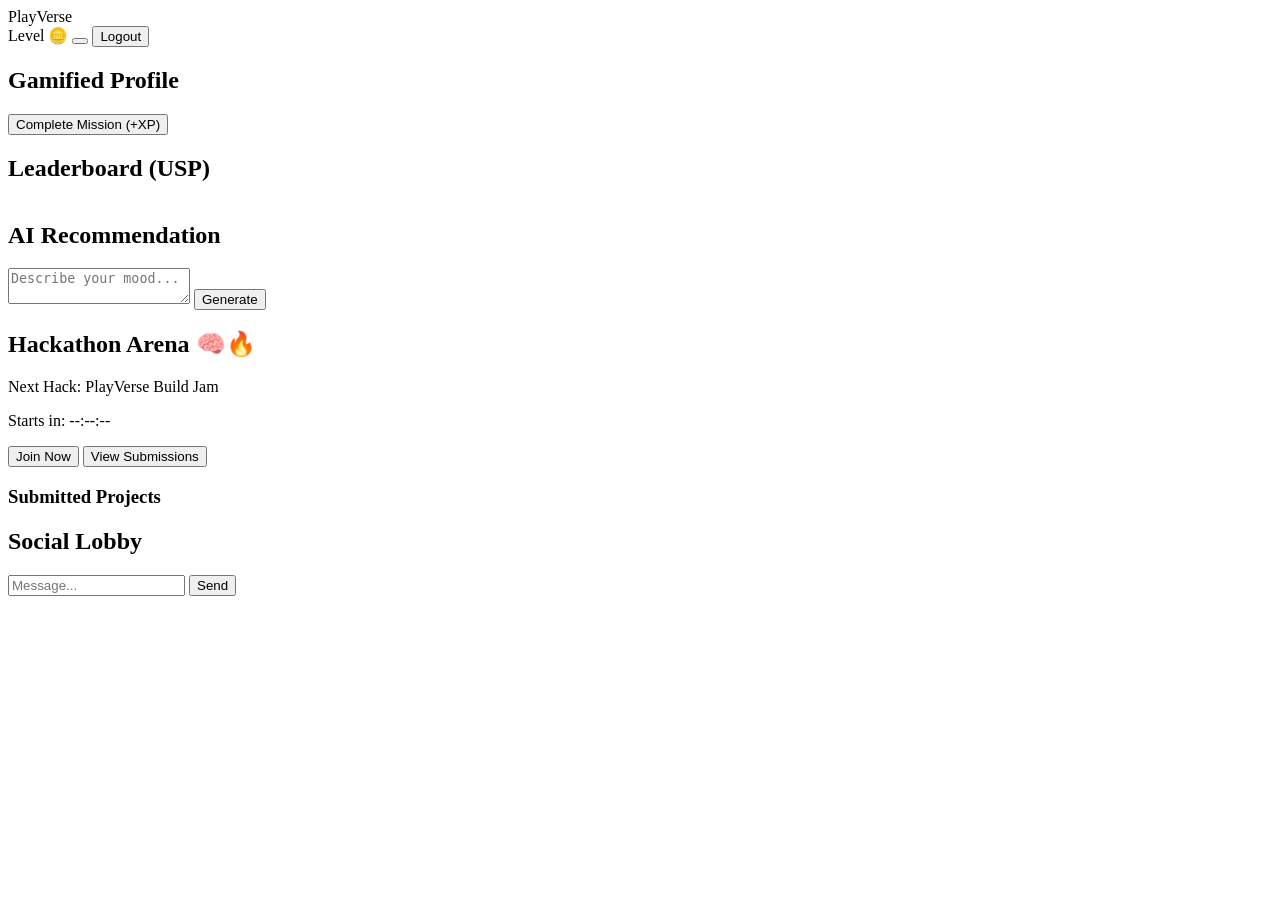
==== pages/dashboard.html @ 2fddda9f "Started with basic work" ====
<!DOCTYPE html>
<html>
<head>
<title>PlayVerse Dashboard</title>
<link rel="stylesheet" href="style.css">
</head>
<body onload="checkAuth(); loadUserData();">

<nav>
    <div class="logo">PlayVerse</div>
    <div class="nav-right">
        <span id="navUser"></span>
        <span>Level <span id="level"></span></span>
        <span>🪙 <span id="coins"></span></span>
        <button onclick="toggleSubscription()" class="sub-btn">
            <span id="subStatus"></span>
        </button>
        <button onclick="logout()">Logout</button>
    </div>
</nav>

<div class="grid">

<!-- PROFILE -->
<div class="card">
    <h2>Gamified Profile</h2>
    <div class="xp-bar"><div id="xpFill" class="xp-fill"></div></div>
    <button onclick="completeMission()">Complete Mission (+XP)</button>
    <div id="badge" class="badge"></div>
</div>

<!-- LEADERBOARD -->
<div class="card">
    <h2>Leaderboard (USP)</h2>
    <table id="leaderboardTable"></table>
</div>

<!-- AI -->
<div class="card">
    <h2>AI Recommendation</h2>
    <textarea id="aiInput" placeholder="Describe your mood..."></textarea>
    <button onclick="getAIRecommendation()">Generate</button>
    <div id="aiOutput" class="ai-box"></div>
</div>

<!-- HACKATHON ZONE -->
<div class="card hackathon-card">
    <h2>Hackathon Arena 🧠🔥</h2>
    <div id="hackathonInfo">
        <p id="hackathonName">Next Hack: PlayVerse Build Jam</p>
        <p>Starts in: <span id="hackathonCountdown">--:--:--</span></p>
        <button id="joinHackathonBtn">Join Now</button>
        <button id="viewProjectsBtn">View Submissions</button>
    </div>
    <div id="hackathonProjects" class="hidden">
        <h3>Submitted Projects</h3>
        <ul id="projectList"></ul>
    </div>
</div>

<!-- CHAT -->
<div class="card">
    <h2>Social Lobby</h2>
    <div id="chatBox" class="chat-box"></div>
    <div class="chat-row">
        <input id="chatInput" placeholder="Message...">
        <button onclick="sendMessage()">Send</button>
    </div>
</div>

</div>

<script src="app.js"></script>
</body>
</html>
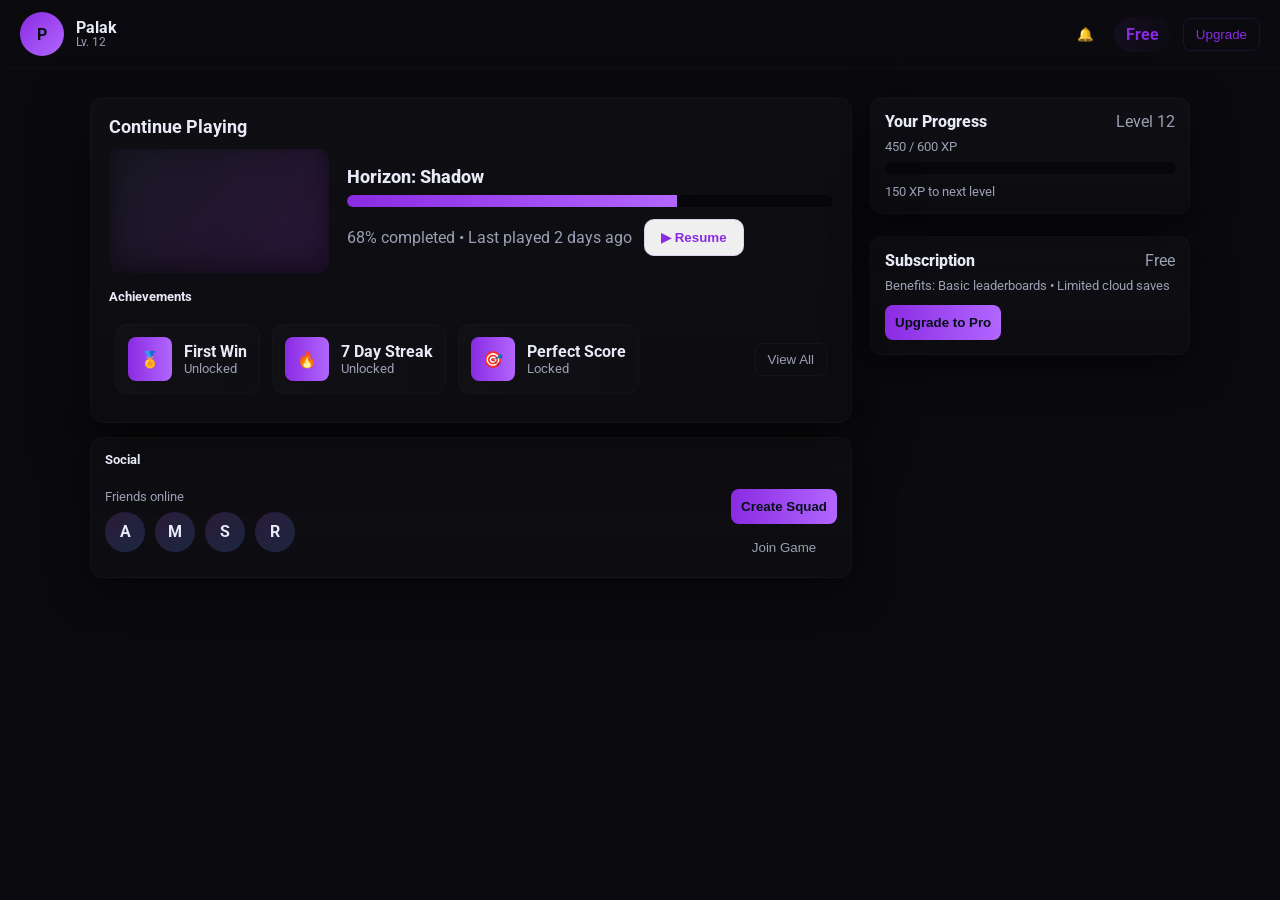
==== commit f60cd7c9: "Made login page, signup page, profile page" ====
--- a/pages/dashboard.html
+++ b/pages/dashboard.html
@@ -1,75 +1,195 @@
 <!DOCTYPE html>
-<html>
+<html lang="en">
 <head>
-<title>PlayVerse Dashboard</title>
-<link rel="stylesheet" href="style.css">
+  <meta charset="utf-8">
+  <meta name="viewport" content="width=device-width,initial-scale=1">
+  <title>PlayVerse — Dashboard</title>
+  <link href="https://fonts.googleapis.com/css2?family=Roboto:wght@300;400;500;700&display=swap" rel="stylesheet">
+  <style>
+    :root{--bg:#0B0B0F;--violet:#8A2BE2;--muted:#9aa0b2;--card:#0f1220;--glass:rgba(255,255,255,0.02)}
+    *{box-sizing:border-box}
+    html,body{height:100%}
+    body{margin:0;background:var(--bg);color:#e8eaf6;font-family:Roboto,system-ui,-apple-system,Segoe UI,Arial;display:flex;flex-direction:column}
+
+    /* Sticky top navigation */
+    header.topbar{position:sticky;top:0;z-index:60;backdrop-filter:blur(6px);background:linear-gradient(180deg,rgba(11,11,15,0.6),rgba(11,11,15,0.35));border-bottom:1px solid rgba(255,255,255,0.02);display:flex;align-items:center;justify-content:space-between;padding:12px 20px}
+    .logo{font-weight:800;letter-spacing:1px;font-size:18px}
+    .logo span{color:var(--violet)}
+    .nav-left{display:flex;align-items:center;gap:12px}
+    .nav-avatar{width:44px;height:44px;border-radius:50%;background:linear-gradient(135deg,var(--violet),#b266ff);display:flex;align-items:center;justify-content:center;font-weight:700;color:#061018}
+    .nav-user{display:flex;flex-direction:column;line-height:1}
+    .nav-username{font-weight:700}
+    .nav-level{font-size:12px;color:var(--muted)}
+
+    .nav-right{display:flex;align-items:center;gap:12px}
+    .icon-btn{background:transparent;border:0;color:var(--muted);padding:8px;border-radius:8px;cursor:pointer}
+    .sub-pill{display:flex;align-items:center;gap:8px;padding:8px 12px;border-radius:999px;background:linear-gradient(90deg,rgba(138,43,226,0.08),rgba(138,43,226,0.02));color:var(--violet);font-weight:700}
+    .upgrade{background:transparent;border:1px solid rgba(138,43,226,0.16);color:var(--violet);padding:8px 12px;border-radius:8px;cursor:pointer}
+
+    main{flex:1;padding:28px 20px;display:flex;justify-content:center}
+    .wrap{width:100%;max-width:1100px;perspective:1200px}
+
+    /* Layout */
+    .grid{display:grid;grid-template-columns:1fr 320px;gap:18px;align-items:start}
+
+    /* Continue Playing (primary) */
+    .continue-card{background:linear-gradient(180deg,rgba(255,255,255,0.02),rgba(255,255,255,0.01));padding:18px;border-radius:14px;box-shadow:0 20px 60px rgba(0,0,0,0.6);border:1px solid rgba(255,255,255,0.02)}
+    .continue-card h2{margin:0 0 12px 0;font-size:18px}
+    .continue-big{display:flex;gap:18px;align-items:center}
+    .thumb-lg{width:220px;height:124px;border-radius:12px;background:linear-gradient(135deg,#181824,#2a1538);box-shadow:inset 0 -8px 30px rgba(0,0,0,0.5)}
+    .continue-info{flex:1}
+    .game-title{font-weight:800;font-size:18px;margin-bottom:8px}
+    .big-progress{height:12px;background:#070709;border-radius:999px;overflow:hidden;margin-bottom:12px}
+    .big-fill{height:100%;width:0;background:linear-gradient(90deg,var(--violet),#b266ff);box-shadow:0 12px 40px rgba(138,43,226,0.12);transition:width 900ms cubic-bezier(.2,.9,.2,1)}
+    .resume-cta{display:inline-flex;align-items:center;gap:10px;padding:10px 16px;border-radius:10px;border:1px solid rgba(138,43,226,0.16);color:var(--violet);cursor:pointer;font-weight:800}
+
+    /* Achievements preview (horizontal) */
+    .ach-row{display:flex;align-items:center;gap:12px;overflow:auto;padding:10px 6px}
+    .badge-pill{min-width:140px;background:linear-gradient(90deg,rgba(255,255,255,0.02),rgba(255,255,255,0.01));padding:12px;border-radius:12px;display:flex;align-items:center;gap:12px;border:1px solid rgba(255,255,255,0.02)}
+    .badge-ico{width:44px;height:44px;border-radius:8px;background:linear-gradient(90deg,var(--violet),#b266ff);display:flex;align-items:center;justify-content:center;font-weight:800;color:#061018}
+    .view-all{margin-left:auto;background:transparent;border:1px solid rgba(255,255,255,0.04);color:var(--muted);padding:8px 12px;border-radius:8px;cursor:pointer}
+
+    /* Right column cards */
+    .card{background:linear-gradient(180deg,rgba(255,255,255,0.02),rgba(255,255,255,0.01));padding:14px;border-radius:12px;border:1px solid rgba(255,255,255,0.02);box-shadow:0 12px 40px rgba(0,0,0,0.6)}
+    .progress-small{margin-bottom:10px}
+    .friends-row{display:flex;align-items:center;gap:10px}
+    .friend{width:40px;height:40px;border-radius:50%;background:linear-gradient(135deg,#2b1b3a,#1b2740);display:flex;align-items:center;justify-content:center;font-weight:700}
+    .quick-actions{display:flex;flex-direction:column;gap:8px;margin-top:12px}
+    .primary{background:linear-gradient(90deg,var(--violet),#b266ff);color:#061018;padding:10px;border-radius:8px;border:0;cursor:pointer;font-weight:800}
+
+    /* small helpers */
+    h3.section-title{font-size:13px;margin:0 0 10px 0;color:#e8eaf6}
+
+    @media (max-width:980px){.grid{grid-template-columns:1fr}.thumb-lg{width:160px;height:96px}}
+    @media (prefers-reduced-motion:reduce){.big-fill,.game-fill,.xp-fill{transition:none!important;animation:none!important}}
+  </style>
 </head>
-<body onload="checkAuth(); loadUserData();">
+<body>
+  <header class="topbar">
+    <div class="nav-left">
+      <div class="nav-avatar">P</div>
+      <div class="nav-user">
+        <div class="nav-username">Palak</div>
+        <div class="nav-level">Lv. 12</div>
+      </div>
+    </div>
 
-<nav>
-    <div class="logo">PlayVerse</div>
     <div class="nav-right">
-        <span id="navUser"></span>
-        <span>Level <span id="level"></span></span>
-        <span>🪙 <span id="coins"></span></span>
-        <button onclick="toggleSubscription()" class="sub-btn">
-            <span id="subStatus"></span>
-        </button>
-        <button onclick="logout()">Logout</button>
+      <button class="icon-btn" aria-label="notifications">🔔</button>
+      <div class="sub-pill">Free</div>
+      <button class="upgrade" id="upgradeBtn">Upgrade</button>
     </div>
-</nav>
+  </header>
 
-<div class="grid">
+  <main>
+    <div class="wrap">
+      <div class="grid">
+        <!-- Primary column -->
+        <div>
+          <!-- Continue Playing (primary) -->
+          <section class="continue-card card-3d">
+            <h2>Continue Playing</h2>
+            <div class="continue-big">
+              <div class="thumb-lg" aria-hidden></div>
+              <div class="continue-info">
+                <div class="game-title">Horizon: Shadow</div>
+                <div class="big-progress"><div class="big-fill" data-pct="68"></div></div>
+                <div style="display:flex;gap:12px;align-items:center">
+                  <div style="color:var(--muted)">68% completed • Last played 2 days ago</div>
+                  <button class="resume-cta" data-game="horizon">▶ Resume</button>
+                </div>
+              </div>
+            </div>
 
-<!-- PROFILE -->
-<div class="card">
-    <h2>Gamified Profile</h2>
-    <div class="xp-bar"><div id="xpFill" class="xp-fill"></div></div>
-    <button onclick="completeMission()">Complete Mission (+XP)</button>
-    <div id="badge" class="badge"></div>
-</div>
+            <!-- Achievements preview -->
+            <div style="margin-top:16px">
+              <h3 class="section-title">Achievements</h3>
+              <div class="ach-row" aria-label="achievements">
+                <div class="badge-pill"><div class="badge-ico">🏅</div><div><div style="font-weight:700">First Win</div><div style="color:var(--muted);font-size:13px">Unlocked</div></div></div>
+                <div class="badge-pill"><div class="badge-ico">🔥</div><div><div style="font-weight:700">7 Day Streak</div><div style="color:var(--muted);font-size:13px">Unlocked</div></div></div>
+                <div class="badge-pill"><div class="badge-ico">🎯</div><div><div style="font-weight:700">Perfect Score</div><div style="color:var(--muted);font-size:13px">Locked</div></div></div>
+                <button class="view-all">View All</button>
+              </div>
+            </div>
+          </section>
 
-<!-- LEADERBOARD -->
-<div class="card">
-    <h2>Leaderboard (USP)</h2>
-    <table id="leaderboardTable"></table>
-</div>
+          <!-- Social preview (light) -->
+          <section style="margin-top:14px" class="card">
+            <h3 class="section-title">Social</h3>
+            <div style="display:flex;justify-content:space-between;align-items:center">
+              <div style="display:flex;flex-direction:column">
+                <div style="color:var(--muted);font-size:13px;margin-bottom:8px">Friends online</div>
+                <div class="friends-row">
+                  <div class="friend">A</div>
+                  <div class="friend">M</div>
+                  <div class="friend">S</div>
+                  <div class="friend">R</div>
+                </div>
+              </div>
+              <div class="quick-actions">
+                <button class="primary">Create Squad</button>
+                <button class="icon-btn">Join Game</button>
+              </div>
+            </div>
+          </section>
+        </div>
 
-<!-- AI -->
-<div class="card">
-    <h2>AI Recommendation</h2>
-    <textarea id="aiInput" placeholder="Describe your mood..."></textarea>
-    <button onclick="getAIRecommendation()">Generate</button>
-    <div id="aiOutput" class="ai-box"></div>
-</div>
+        <!-- Right column -->
+        <aside style="display:flex;flex-direction:column;gap:12px">
+          <div class="card progress-small">
+            <div style="display:flex;justify-content:space-between;align-items:center;margin-bottom:8px">
+              <div style="font-weight:800">Your Progress</div>
+              <div style="color:var(--muted)">Level 12</div>
+            </div>
+            <div style="font-size:13px;color:var(--muted);margin-bottom:8px">450 / 600 XP</div>
+            <div style="height:12px;background:#070709;border-radius:999px;overflow:hidden"><div class="xp-fill" data-pct="75" style="width:0"></div></div>
+            <div style="margin-top:10px;color:var(--muted);font-size:13px">150 XP to next level</div>
+          </div>
 
-<!-- HACKATHON ZONE -->
-<div class="card hackathon-card">
-    <h2>Hackathon Arena 🧠🔥</h2>
-    <div id="hackathonInfo">
-        <p id="hackathonName">Next Hack: PlayVerse Build Jam</p>
-        <p>Starts in: <span id="hackathonCountdown">--:--:--</span></p>
-        <button id="joinHackathonBtn">Join Now</button>
-        <button id="viewProjectsBtn">View Submissions</button>
+          <div class="card">
+            <div style="display:flex;justify-content:space-between;align-items:center;margin-bottom:8px">
+              <div style="font-weight:800">Subscription</div>
+              <div style="color:var(--muted)">Free</div>
+            </div>
+            <div style="font-size:13px;color:var(--muted);margin-bottom:12px">Benefits: Basic leaderboards • Limited cloud saves</div>
+            <button class="primary" id="upgradeBtn2">Upgrade to Pro</button>
+          </div>
+        </aside>
+      </div>
     </div>
-    <div id="hackathonProjects" class="hidden">
-        <h3>Submitted Projects</h3>
-        <ul id="projectList"></ul>
-    </div>
-</div>
+  </main>
 
-<!-- CHAT -->
-<div class="card">
-    <h2>Social Lobby</h2>
-    <div id="chatBox" class="chat-box"></div>
-    <div class="chat-row">
-        <input id="chatInput" placeholder="Message...">
-        <button onclick="sendMessage()">Send</button>
-    </div>
-</div>
+  <script>
+    document.addEventListener('DOMContentLoaded', ()=>{
+      // animate fills (safety clamped)
+      document.querySelectorAll('.xp-fill, .big-fill, .game-fill').forEach(el=>{
+        const pct = Math.max(0,Math.min(100,parseInt(el.getAttribute('data-pct')||0,10)));
+        requestAnimationFrame(()=>el.style.width = pct + '%');
+      });
 
-</div>
+      // resume ctas
+      document.querySelectorAll('[data-game]').forEach(btn=>{
+        btn.addEventListener('click', ()=>{
+          const g = btn.getAttribute('data-game');
+          btn.textContent = 'Resuming...'; btn.disabled = true;
+          setTimeout(()=>{ alert('Resumed '+g); btn.textContent = '▶ Resume'; btn.disabled = false; },700);
+        });
+      });
 
-<script src="app.js"></script>
+      // upgrade handlers (placeholder)
+      const upgrades = document.querySelectorAll('#upgradeBtn, #upgradeBtn2');
+      upgrades.forEach(b=>b.addEventListener('click', ()=>{
+        alert('Redirecting to upgrade flow...');
+      }));
+
+      // small parallax
+      const wrap = document.querySelector('.wrap');
+      window.addEventListener('mousemove', (e)=>{
+        const w = window.innerWidth, h = window.innerHeight;
+        const nx = (e.clientX - w/2)/w, ny = (e.clientY - h/2)/h;
+        wrap.style.transform = `translate3d(${nx*6}px, ${ny*6}px, 0)`;
+      });
+    });
+  </script>
 </body>
-</html>+</html>
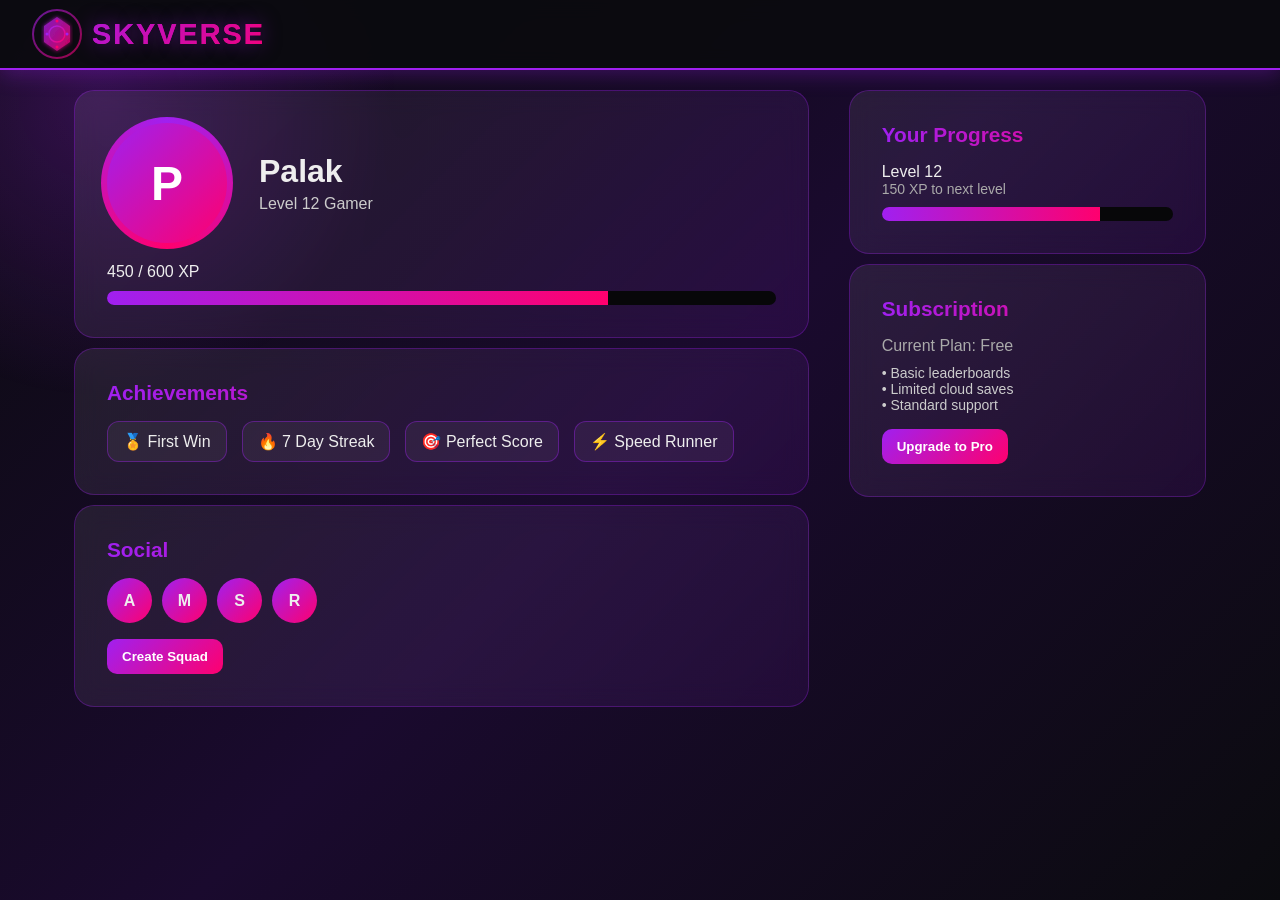
==== commit 5b1f7e34: "Done with the changes" ====
--- a/pages/dashboard.html
+++ b/pages/dashboard.html
@@ -1,195 +1,428 @@
-<!DOCTYPE html>
+<!doctype html>
 <html lang="en">
-<head>
-  <meta charset="utf-8">
-  <meta name="viewport" content="width=device-width,initial-scale=1">
-  <title>PlayVerse — Dashboard</title>
-  <link href="https://fonts.googleapis.com/css2?family=Roboto:wght@300;400;500;700&display=swap" rel="stylesheet">
-  <style>
-    :root{--bg:#0B0B0F;--violet:#8A2BE2;--muted:#9aa0b2;--card:#0f1220;--glass:rgba(255,255,255,0.02)}
-    *{box-sizing:border-box}
-    html,body{height:100%}
-    body{margin:0;background:var(--bg);color:#e8eaf6;font-family:Roboto,system-ui,-apple-system,Segoe UI,Arial;display:flex;flex-direction:column}
-
-    /* Sticky top navigation */
-    header.topbar{position:sticky;top:0;z-index:60;backdrop-filter:blur(6px);background:linear-gradient(180deg,rgba(11,11,15,0.6),rgba(11,11,15,0.35));border-bottom:1px solid rgba(255,255,255,0.02);display:flex;align-items:center;justify-content:space-between;padding:12px 20px}
-    .logo{font-weight:800;letter-spacing:1px;font-size:18px}
-    .logo span{color:var(--violet)}
-    .nav-left{display:flex;align-items:center;gap:12px}
-    .nav-avatar{width:44px;height:44px;border-radius:50%;background:linear-gradient(135deg,var(--violet),#b266ff);display:flex;align-items:center;justify-content:center;font-weight:700;color:#061018}
-    .nav-user{display:flex;flex-direction:column;line-height:1}
-    .nav-username{font-weight:700}
-    .nav-level{font-size:12px;color:var(--muted)}
-
-    .nav-right{display:flex;align-items:center;gap:12px}
-    .icon-btn{background:transparent;border:0;color:var(--muted);padding:8px;border-radius:8px;cursor:pointer}
-    .sub-pill{display:flex;align-items:center;gap:8px;padding:8px 12px;border-radius:999px;background:linear-gradient(90deg,rgba(138,43,226,0.08),rgba(138,43,226,0.02));color:var(--violet);font-weight:700}
-    .upgrade{background:transparent;border:1px solid rgba(138,43,226,0.16);color:var(--violet);padding:8px 12px;border-radius:8px;cursor:pointer}
-
-    main{flex:1;padding:28px 20px;display:flex;justify-content:center}
-    .wrap{width:100%;max-width:1100px;perspective:1200px}
-
-    /* Layout */
-    .grid{display:grid;grid-template-columns:1fr 320px;gap:18px;align-items:start}
-
-    /* Continue Playing (primary) */
-    .continue-card{background:linear-gradient(180deg,rgba(255,255,255,0.02),rgba(255,255,255,0.01));padding:18px;border-radius:14px;box-shadow:0 20px 60px rgba(0,0,0,0.6);border:1px solid rgba(255,255,255,0.02)}
-    .continue-card h2{margin:0 0 12px 0;font-size:18px}
-    .continue-big{display:flex;gap:18px;align-items:center}
-    .thumb-lg{width:220px;height:124px;border-radius:12px;background:linear-gradient(135deg,#181824,#2a1538);box-shadow:inset 0 -8px 30px rgba(0,0,0,0.5)}
-    .continue-info{flex:1}
-    .game-title{font-weight:800;font-size:18px;margin-bottom:8px}
-    .big-progress{height:12px;background:#070709;border-radius:999px;overflow:hidden;margin-bottom:12px}
-    .big-fill{height:100%;width:0;background:linear-gradient(90deg,var(--violet),#b266ff);box-shadow:0 12px 40px rgba(138,43,226,0.12);transition:width 900ms cubic-bezier(.2,.9,.2,1)}
-    .resume-cta{display:inline-flex;align-items:center;gap:10px;padding:10px 16px;border-radius:10px;border:1px solid rgba(138,43,226,0.16);color:var(--violet);cursor:pointer;font-weight:800}
-
-    /* Achievements preview (horizontal) */
-    .ach-row{display:flex;align-items:center;gap:12px;overflow:auto;padding:10px 6px}
-    .badge-pill{min-width:140px;background:linear-gradient(90deg,rgba(255,255,255,0.02),rgba(255,255,255,0.01));padding:12px;border-radius:12px;display:flex;align-items:center;gap:12px;border:1px solid rgba(255,255,255,0.02)}
-    .badge-ico{width:44px;height:44px;border-radius:8px;background:linear-gradient(90deg,var(--violet),#b266ff);display:flex;align-items:center;justify-content:center;font-weight:800;color:#061018}
-    .view-all{margin-left:auto;background:transparent;border:1px solid rgba(255,255,255,0.04);color:var(--muted);padding:8px 12px;border-radius:8px;cursor:pointer}
-
-    /* Right column cards */
-    .card{background:linear-gradient(180deg,rgba(255,255,255,0.02),rgba(255,255,255,0.01));padding:14px;border-radius:12px;border:1px solid rgba(255,255,255,0.02);box-shadow:0 12px 40px rgba(0,0,0,0.6)}
-    .progress-small{margin-bottom:10px}
-    .friends-row{display:flex;align-items:center;gap:10px}
-    .friend{width:40px;height:40px;border-radius:50%;background:linear-gradient(135deg,#2b1b3a,#1b2740);display:flex;align-items:center;justify-content:center;font-weight:700}
-    .quick-actions{display:flex;flex-direction:column;gap:8px;margin-top:12px}
-    .primary{background:linear-gradient(90deg,var(--violet),#b266ff);color:#061018;padding:10px;border-radius:8px;border:0;cursor:pointer;font-weight:800}
-
-    /* small helpers */
-    h3.section-title{font-size:13px;margin:0 0 10px 0;color:#e8eaf6}
-
-    @media (max-width:980px){.grid{grid-template-columns:1fr}.thumb-lg{width:160px;height:96px}}
-    @media (prefers-reduced-motion:reduce){.big-fill,.game-fill,.xp-fill{transition:none!important;animation:none!important}}
-  </style>
-</head>
-<body>
-  <header class="topbar">
-    <div class="nav-left">
-      <div class="nav-avatar">P</div>
-      <div class="nav-user">
-        <div class="nav-username">Palak</div>
-        <div class="nav-level">Lv. 12</div>
+  <head>
+    <meta charset="UTF-8" />
+    <meta name="viewport" content="width=device-width, initial-scale=1.0" />
+    <title>Skyverse Profile</title>
+    <style>
+      /* ================= BASE ================= */
+      * {
+        margin: 0;
+        padding: 0;
+        box-sizing: border-box;
+        font-family: "Segoe UI", sans-serif;
+      }
+      body {
+        background: linear-gradient(
+          135deg,
+          #0b0b0f 0%,
+          #1a0a2e 50%,
+          #0b0b0f 100%
+        );
+        background-attachment: fixed;
+        color: #eee;
+        padding-top: 80px;
+        overflow-x: hidden;
+      } /* Floating background glow */
+      body::before {
+        content: "";
+        position: fixed;
+        top: -200px;
+        left: -200px;
+        width: 600px;
+        height: 600px;
+        background: radial-gradient(
+          circle,
+          rgba(160, 32, 240, 0.25),
+          transparent 70%
+        );
+        animation: floatGlow 10s infinite alternate ease-in-out;
+        z-index: -1;
+      }
+      @keyframes floatGlow {
+        from {
+          transform: translate(0, 0);
+        }
+        to {
+          transform: translate(250px, 150px);
+        }
+      } /* ================= NAV ================= */
+      .nav {
+        position: fixed;
+        top: 0;
+        left: 0;
+        right: 0;
+        height: 70px;
+        display: flex;
+        justify-content: space-between;
+        align-items: center;
+        padding: 0 2rem;
+        background: rgba(11, 11, 15, 0.95);
+        backdrop-filter: blur(10px);
+        border-bottom: 2px solid #a020f0;
+        box-shadow: 0 4px 20px rgba(160, 32, 240, 0.3);
+        z-index: 1000;
+      }
+      
+      .nav .logo {
+      font-size: 1.8rem;
+      font-weight: bold;
+      background: linear-gradient(135deg, #a020f0, #ff006e);
+      -webkit-background-clip: text;
+      -webkit-text-fill-color: transparent;
+      background-clip: text;
+      text-shadow: 0 0 20px rgba(160, 32, 240, 0.5);
+      font-family: 'Arial Black', sans-serif;
+      letter-spacing: 2px;
+      display: flex;
+      align-items: center;
+      cursor: pointer;
+      transition: all 0.3s ease;
+    }
+    .nav .logo:hover {
+      transform: scale(1.05) rotateZ(2deg);
+    }
+    .nav .logo svg {
+      animation: rotateLogo 8s linear infinite;
+    }
+    .nav .logo:hover svg {
+      animation: rotateLogo 3s linear infinite;
+    }
+    @keyframes rotateLogo {
+      from { transform: rotate(0deg); }
+      to { transform: rotate(360deg); }
+    }
+       /* ================= LAYOUT ================= */
+      .container {
+        width: 90%;
+        max-width: 1200px;
+        margin: auto;
+        display: grid;
+        grid-template-columns: 2fr 1fr;
+        gap: 20px;
+      } /* ================= CARD ================= */
+      .card {
+        background: linear-gradient(
+          135deg,
+          rgba(255, 255, 255, 0.08),
+          rgba(160, 32, 240, 0.1)
+        );
+        backdrop-filter: blur(12px);
+        border: 1px solid rgba(160, 32, 240, 0.3);
+        border-radius: 20px;
+        padding: 2rem;
+        margin: 10px;
+        transition: 0.4s;
+        transform-style: preserve-3d;
+        opacity: 0;
+        transform: translateY(30px);
+        animation: cardReveal 0.8s forwards;
+      }
+      .card:nth-child(1) {
+        animation-delay: 0.2s;
+      }
+      .card:nth-child(2) {
+        animation-delay: 0.4s;
+      }
+      .card:nth-child(3) {
+        animation-delay: 0.6s;
+      }
+      .card:nth-child(4) {
+        animation-delay: 0.8s;
+      }
+      @keyframes cardReveal {
+        to {
+          opacity: 1;
+          transform: translateY(0);
+        }
+      }
+      .card:hover {
+        box-shadow: 0 15px 40px rgba(160, 32, 240, 0.5);
+      }
+      .section-title {
+        font-size: 1.3rem;
+        margin-bottom: 1rem;
+        font-weight: bold;
+        background: linear-gradient(90deg, #a020f0, #ff006e);
+        -webkit-background-clip: text;
+        -webkit-text-fill-color: transparent;
+      } /* ================= PROFILE ================= */
+      .profile-top {
+        display: flex;
+        align-items: center;
+        gap: 2rem;
+      }
+      .avatar {
+        width: 120px;
+        height: 120px;
+        border-radius: 50%;
+        background: linear-gradient(135deg, #a020f0, #ff006e);
+        display: flex;
+        align-items: center;
+        justify-content: center;
+        font-size: 3rem;
+        font-weight: bold;
+        color: #fff;
+        position: relative;
+      } /* Rotating glow */
+      .avatar::before {
+        content: "";
+        position: absolute;
+        top: -6px;
+        left: -6px;
+        width: 132px;
+        height: 132px;
+        border-radius: 50%;
+        background: conic-gradient(#a020f0, #ff006e, #a020f0);
+        animation: rotateBorder 4s linear infinite;
+        z-index: -1;
+      }
+      @keyframes rotateBorder {
+        100% {
+          transform: rotate(360deg);
+        }
+      }
+      .username {
+        font-size: 2rem;
+        font-weight: bold;
+      }
+      .level {
+        color: #ccc;
+        margin-top: 5px;
+      } /* ================= XP ================= */
+      .xp-bar {
+        height: 14px;
+        background: #070709;
+        border-radius: 999px;
+        overflow: hidden;
+        margin-top: 10px;
+      }
+      .xp-fill {
+        height: 100%;
+        width: 0;
+        background: linear-gradient(90deg, #a020f0, #ff006e);
+        position: relative;
+        transition: width 1s ease;
+      } /* Shimmer */
+      .xp-fill::after {
+        content: "";
+        position: absolute;
+        top: 0;
+        left: -100%;
+        width: 100%;
+        height: 100%;
+        background: linear-gradient(
+          90deg,
+          transparent,
+          rgba(255, 255, 255, 0.3),
+          transparent
+        );
+        animation: shimmer 2s infinite;
+      }
+      @keyframes shimmer {
+        100% {
+          left: 100%;
+        }
+      } /* ================= ACHIEVEMENTS ================= */
+      .badge-row {
+        display: flex;
+        gap: 15px;
+        flex-wrap: wrap;
+      }
+      .badge {
+        padding: 10px 15px;
+        border-radius: 12px;
+        background: rgba(255, 255, 255, 0.05);
+        border: 1px solid rgba(160, 32, 240, 0.4);
+        cursor: pointer;
+        transition: 0.3s;
+      }
+      .badge:hover {
+        transform: scale(1.15);
+        box-shadow: 0 0 20px rgba(160, 32, 240, 0.6);
+      } /* ================= SOCIAL ================= */
+      .friends {
+        display: flex;
+        gap: 10px;
+      }
+      .friend {
+        width: 45px;
+        height: 45px;
+        border-radius: 50%;
+        background: linear-gradient(135deg, #a020f0, #ff006e);
+        display: flex;
+        align-items: center;
+        justify-content: center;
+        font-weight: bold;
+        cursor: pointer;
+        transition: 0.3s;
+      }
+      .friend:hover {
+        transform: scale(1.2);
+        box-shadow: 0 0 15px rgba(160, 32, 240, 0.6);
+      } /* ================= BUTTON ================= */
+      .primary-btn {
+        margin-top: 1rem;
+        background: linear-gradient(135deg, #a020f0, #ff006e);
+        border: none;
+        padding: 10px 15px;
+        border-radius: 10px;
+        font-weight: 600;
+        color: #fff;
+        cursor: pointer;
+        position: relative;
+        overflow: hidden;
+      }
+      .primary-btn span {
+        position: absolute;
+        border-radius: 50%;
+        background: rgba(255, 255, 255, 0.4);
+        transform: scale(0);
+        animation: ripple 0.6s linear;
+      }
+      @keyframes ripple {
+        to {
+          transform: scale(4);
+          opacity: 0;
+        }
+      } /* Responsive */
+      @media (max-width: 900px) {
+        .container {
+          grid-template-columns: 1fr;
+        }
+      }
+    </style>
+  </head>
+  <body>
+    <header class="nav"><div class="logo">
+           <div class="logo">
+      <svg width="50" height="50" viewBox="0 0 50 50" style="display: inline-block; vertical-align: middle; margin-right: 10px;">
+        <defs>
+          <linearGradient id="logoGrad" x1="0%" y1="0%" x2="100%" y2="100%">
+            <stop offset="0%" style="stop-color:#a020f0;stop-opacity:1" />
+            <stop offset="100%" style="stop-color:#ff006e;stop-opacity:1" />
+          </linearGradient>
+          <filter id="glow">
+            <feGaussianBlur stdDeviation="2" result="coloredBlur"/>
+            <feMerge>
+              <feMergeNode in="coloredBlur"/>
+              <feMergeNode in="SourceGraphic"/>
+            </feMerge>
+          </filter>
+        </defs>
+        <!-- Outer circle -->
+        <circle cx="25" cy="25" r="24" fill="none" stroke="url(#logoGrad)" stroke-width="2" opacity="0.6"/>
+        <!-- Inner geometric shape -->
+        <polygon points="25,8 38,17 38,33 25,42 12,33 12,17" fill="url(#logoGrad)" opacity="0.8" filter="url(#glow)"/>
+        <!-- Center circle -->
+        <circle cx="25" cy="25" r="8" fill="none" stroke="url(#logoGrad)" stroke-width="1.5"/>
+        <!-- Decorative dots -->
+        <circle cx="25" cy="12" r="1.5" fill="#ff006e"/>
+        <circle cx="35" cy="25" r="1.5" fill="#a020f0"/>
+        <circle cx="25" cy="38" r="1.5" fill="#ff006e"/>
+        <circle cx="15" cy="25" r="1.5" fill="#a020f0"/>
+      </svg>
+       SKYVERSE</div></header>
+    <div class="container">
+      <!-- LEFT -->
+      <div>
+        <!-- Profile -->
+        <div class="card">
+          <div class="profile-top">
+            <div class="avatar">P</div>
+            <div>
+              <div class="username">Palak</div>
+              <div class="level">Level 12 Gamer</div>
+            </div>
+          </div>
+          <div style="margin-top: 20px">
+            <div>450 / 600 XP</div>
+            <div class="xp-bar"><div class="xp-fill" data-pct="75"></div></div>
+          </div>
+        </div>
+        <!-- Achievements -->
+        <div class="card">
+          <div class="section-title">Achievements</div>
+          <div class="badge-row">
+            <div class="badge">🏅 First Win</div>
+            <div class="badge">🔥 7 Day Streak</div>
+            <div class="badge">🎯 Perfect Score</div>
+            <div class="badge">⚡ Speed Runner</div>
+          </div>
+        </div>
+        <!-- Social -->
+        <div class="card">
+          <div class="section-title">Social</div>
+          <div class="friends">
+            <div class="friend">A</div>
+            <div class="friend">M</div>
+            <div class="friend">S</div>
+            <div class="friend">R</div>
+          </div>
+          <button class="primary-btn" onclick="window.location.href='social.html'">Create Squad</button>
+        </div>
+      </div>
+      <!-- RIGHT -->
+      <div>
+        <!-- Progress -->
+        <div class="card">
+          <div class="section-title">Your Progress</div>
+          <div>Level 12</div>
+          <div style="color: #aaa; font-size: 14px">150 XP to next level</div>
+          <div class="xp-bar"><div class="xp-fill" data-pct="75"></div></div>
+        </div>
+        <!-- Subscription -->
+        <div class="card">
+          <div class="section-title">Subscription</div>
+          <div style="color: #aaa">Current Plan: Free</div>
+          <div style="margin-top: 10px; font-size: 14px; color: #ccc">
+            • Basic leaderboards<br />
+            • Limited cloud saves<br />
+            • Standard support
+          </div>
+          <button class="primary-btn" onclick="window.location.href='subscription.html'">Upgrade to Pro</button>
+        </div>
       </div>
     </div>
-
-    <div class="nav-right">
-      <button class="icon-btn" aria-label="notifications">🔔</button>
-      <div class="sub-pill">Free</div>
-      <button class="upgrade" id="upgradeBtn">Upgrade</button>
-    </div>
-  </header>
-
-  <main>
-    <div class="wrap">
-      <div class="grid">
-        <!-- Primary column -->
-        <div>
-          <!-- Continue Playing (primary) -->
-          <section class="continue-card card-3d">
-            <h2>Continue Playing</h2>
-            <div class="continue-big">
-              <div class="thumb-lg" aria-hidden></div>
-              <div class="continue-info">
-                <div class="game-title">Horizon: Shadow</div>
-                <div class="big-progress"><div class="big-fill" data-pct="68"></div></div>
-                <div style="display:flex;gap:12px;align-items:center">
-                  <div style="color:var(--muted)">68% completed • Last played 2 days ago</div>
-                  <button class="resume-cta" data-game="horizon">▶ Resume</button>
-                </div>
-              </div>
-            </div>
-
-            <!-- Achievements preview -->
-            <div style="margin-top:16px">
-              <h3 class="section-title">Achievements</h3>
-              <div class="ach-row" aria-label="achievements">
-                <div class="badge-pill"><div class="badge-ico">🏅</div><div><div style="font-weight:700">First Win</div><div style="color:var(--muted);font-size:13px">Unlocked</div></div></div>
-                <div class="badge-pill"><div class="badge-ico">🔥</div><div><div style="font-weight:700">7 Day Streak</div><div style="color:var(--muted);font-size:13px">Unlocked</div></div></div>
-                <div class="badge-pill"><div class="badge-ico">🎯</div><div><div style="font-weight:700">Perfect Score</div><div style="color:var(--muted);font-size:13px">Locked</div></div></div>
-                <button class="view-all">View All</button>
-              </div>
-            </div>
-          </section>
-
-          <!-- Social preview (light) -->
-          <section style="margin-top:14px" class="card">
-            <h3 class="section-title">Social</h3>
-            <div style="display:flex;justify-content:space-between;align-items:center">
-              <div style="display:flex;flex-direction:column">
-                <div style="color:var(--muted);font-size:13px;margin-bottom:8px">Friends online</div>
-                <div class="friends-row">
-                  <div class="friend">A</div>
-                  <div class="friend">M</div>
-                  <div class="friend">S</div>
-                  <div class="friend">R</div>
-                </div>
-              </div>
-              <div class="quick-actions">
-                <button class="primary">Create Squad</button>
-                <button class="icon-btn">Join Game</button>
-              </div>
-            </div>
-          </section>
-        </div>
-
-        <!-- Right column -->
-        <aside style="display:flex;flex-direction:column;gap:12px">
-          <div class="card progress-small">
-            <div style="display:flex;justify-content:space-between;align-items:center;margin-bottom:8px">
-              <div style="font-weight:800">Your Progress</div>
-              <div style="color:var(--muted)">Level 12</div>
-            </div>
-            <div style="font-size:13px;color:var(--muted);margin-bottom:8px">450 / 600 XP</div>
-            <div style="height:12px;background:#070709;border-radius:999px;overflow:hidden"><div class="xp-fill" data-pct="75" style="width:0"></div></div>
-            <div style="margin-top:10px;color:var(--muted);font-size:13px">150 XP to next level</div>
-          </div>
-
-          <div class="card">
-            <div style="display:flex;justify-content:space-between;align-items:center;margin-bottom:8px">
-              <div style="font-weight:800">Subscription</div>
-              <div style="color:var(--muted)">Free</div>
-            </div>
-            <div style="font-size:13px;color:var(--muted);margin-bottom:12px">Benefits: Basic leaderboards • Limited cloud saves</div>
-            <button class="primary" id="upgradeBtn2">Upgrade to Pro</button>
-          </div>
-        </aside>
-      </div>
-    </div>
-  </main>
-
-  <script>
-    document.addEventListener('DOMContentLoaded', ()=>{
-      // animate fills (safety clamped)
-      document.querySelectorAll('.xp-fill, .big-fill, .game-fill').forEach(el=>{
-        const pct = Math.max(0,Math.min(100,parseInt(el.getAttribute('data-pct')||0,10)));
-        requestAnimationFrame(()=>el.style.width = pct + '%');
+    <script>
+      document.addEventListener("DOMContentLoaded", function () {
+        /* XP Animation */ document
+          .querySelectorAll(".xp-fill")
+          .forEach((el) => {
+            let pct = el.getAttribute("data-pct");
+            setTimeout(() => {
+              el.style.width = pct + "%";
+            }, 500);
+          });
+        /* 3D Tilt */ document.querySelectorAll(".card").forEach((card) => {
+          card.addEventListener("mousemove", (e) => {
+            const rect = card.getBoundingClientRect();
+            const x = e.clientX - rect.left;
+            const y = e.clientY - rect.top;
+            const centerX = rect.width / 2;
+            const centerY = rect.height / 2;
+            const rotateX = -(y - centerY) / 20;
+            const rotateY = (x - centerX) / 20;
+            card.style.transform = `rotateX(${rotateX}deg) rotateY(${rotateY}deg)`;
+          });
+          card.addEventListener("mouseleave", () => {
+            card.style.transform = "rotateX(0) rotateY(0)";
+          });
+        });
+        /* Ripple */ document
+          .querySelectorAll(".primary-btn")
+          .forEach((btn) => {
+            btn.addEventListener("click", function (e) {
+              const circle = document.createElement("span");
+              const diameter = Math.max(btn.clientWidth, btn.clientHeight);
+              circle.style.width = circle.style.height = diameter + "px";
+              circle.style.left = e.offsetX - diameter / 2 + "px";
+              circle.style.top = e.offsetY - diameter / 2 + "px";
+              btn.appendChild(circle);
+              setTimeout(() => circle.remove(), 600);
+            });
+          });
       });
-
-      // resume ctas
-      document.querySelectorAll('[data-game]').forEach(btn=>{
-        btn.addEventListener('click', ()=>{
-          const g = btn.getAttribute('data-game');
-          btn.textContent = 'Resuming...'; btn.disabled = true;
-          setTimeout(()=>{ alert('Resumed '+g); btn.textContent = '▶ Resume'; btn.disabled = false; },700);
-        });
-      });
-
-      // upgrade handlers (placeholder)
-      const upgrades = document.querySelectorAll('#upgradeBtn, #upgradeBtn2');
-      upgrades.forEach(b=>b.addEventListener('click', ()=>{
-        alert('Redirecting to upgrade flow...');
-      }));
-
-      // small parallax
-      const wrap = document.querySelector('.wrap');
-      window.addEventListener('mousemove', (e)=>{
-        const w = window.innerWidth, h = window.innerHeight;
-        const nx = (e.clientX - w/2)/w, ny = (e.clientY - h/2)/h;
-        wrap.style.transform = `translate3d(${nx*6}px, ${ny*6}px, 0)`;
-      });
-    });
-  </script>
-</body>
+    </script>
+  </body>
 </html>
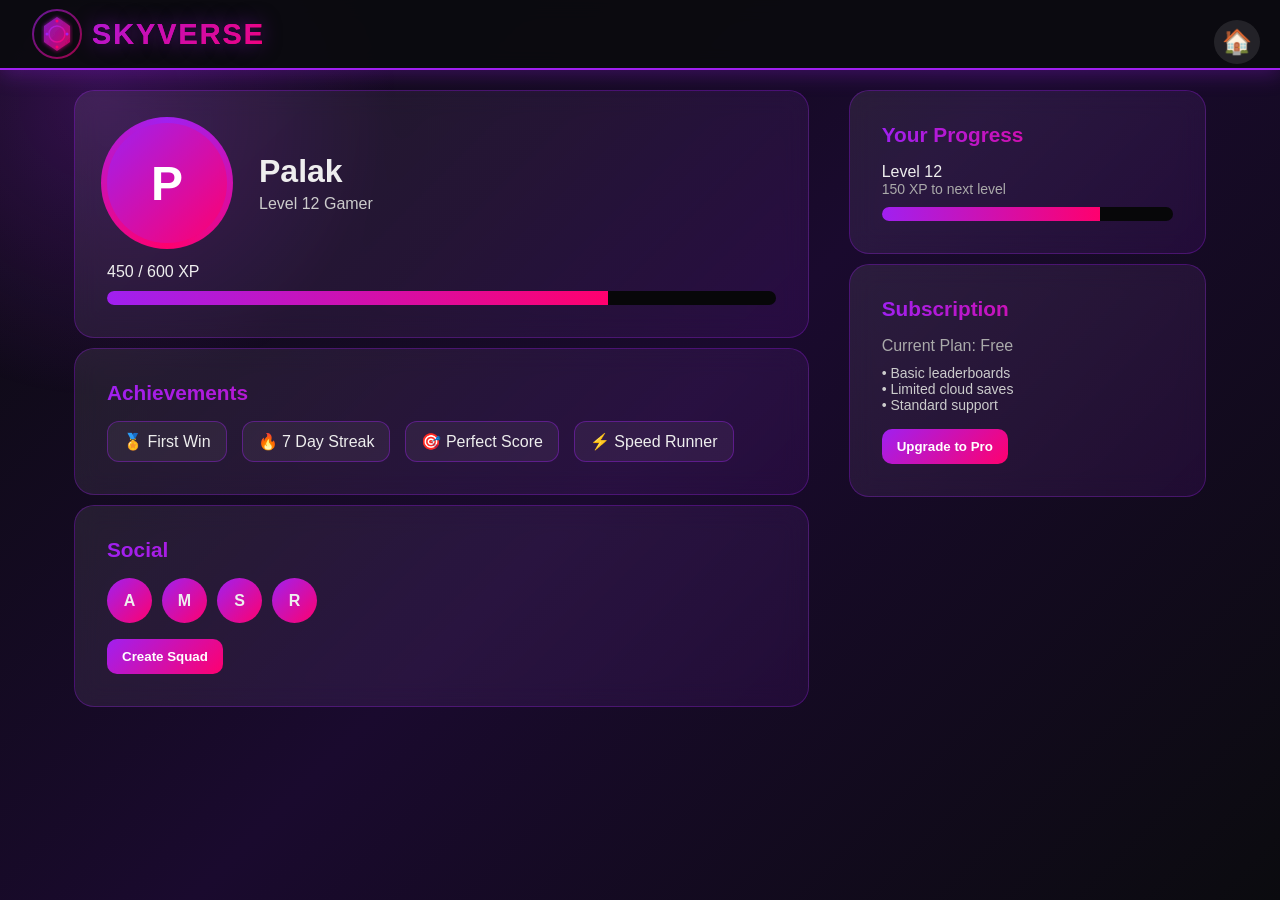
==== commit dc6810fa: "Created a web application called skyverse" ====
--- a/pages/dashboard.html
+++ b/pages/dashboard.html
@@ -5,6 +5,23 @@
     <meta name="viewport" content="width=device-width, initial-scale=1.0" />
     <title>Skyverse Profile</title>
     <style>
+      /* home link styles */
+      .home-link {
+        position: fixed;
+        top: 20px;
+        right: 20px;
+        font-size: 1.5rem;
+        text-decoration: none;
+        color: #eee;
+        background: rgba(255,255,255,0.1);
+        padding: 8px;
+        border-radius: 50%;
+        transition: background 0.3s;
+        z-index: 1100;
+      }
+      .home-link:hover {
+        background: rgba(255,255,255,0.2);
+      }
       /* ================= BASE ================= */
       * {
         margin: 0;
@@ -294,6 +311,8 @@
     </style>
   </head>
   <body>
+    <!-- home icon link -->
+    <a href="index.html" class="home-link" title="Home">🏠</a>
     <header class="nav"><div class="logo">
            <div class="logo">
       <svg width="50" height="50" viewBox="0 0 50 50" style="display: inline-block; vertical-align: middle; margin-right: 10px;">
@@ -322,7 +341,10 @@
         <circle cx="25" cy="38" r="1.5" fill="#ff006e"/>
         <circle cx="15" cy="25" r="1.5" fill="#a020f0"/>
       </svg>
-       SKYVERSE</div></header>
+       SKYVERSE</div>
+    </header>
+       
+
     <div class="container">
       <!-- LEFT -->
       <div>
